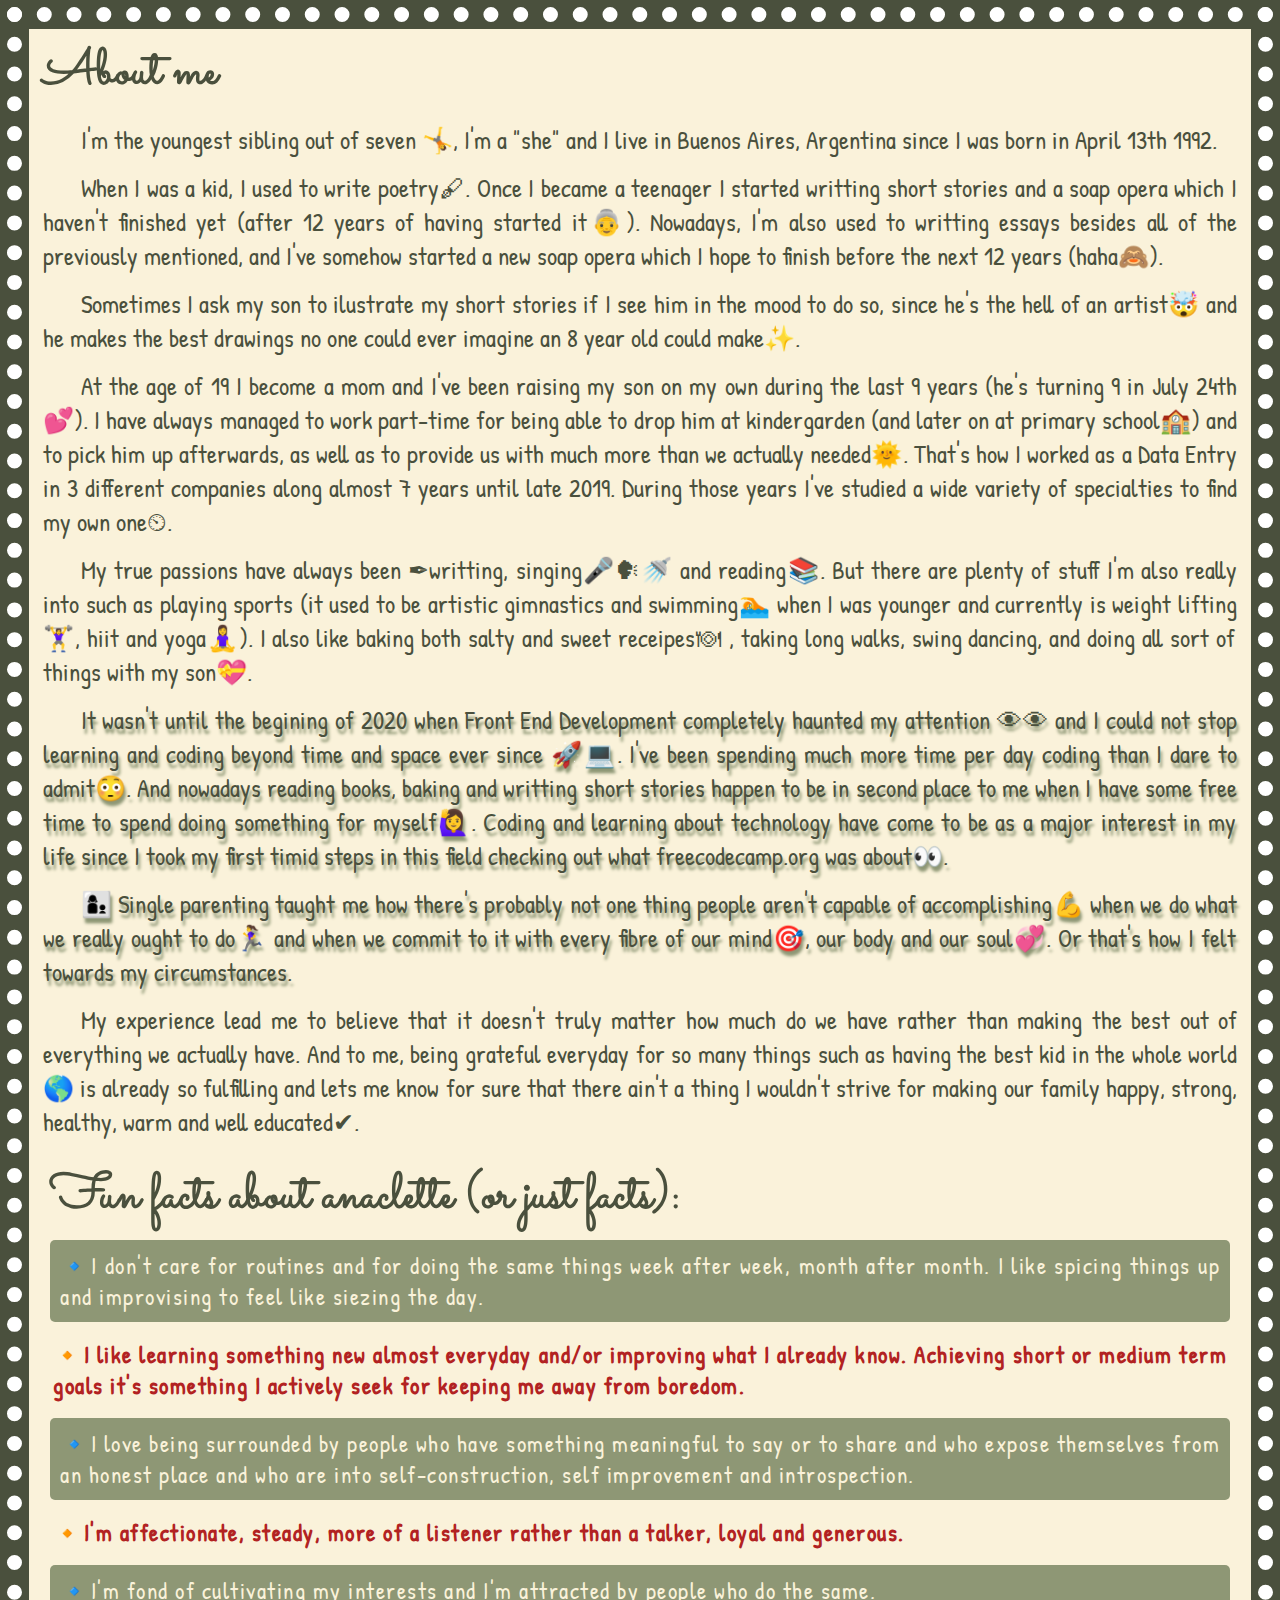
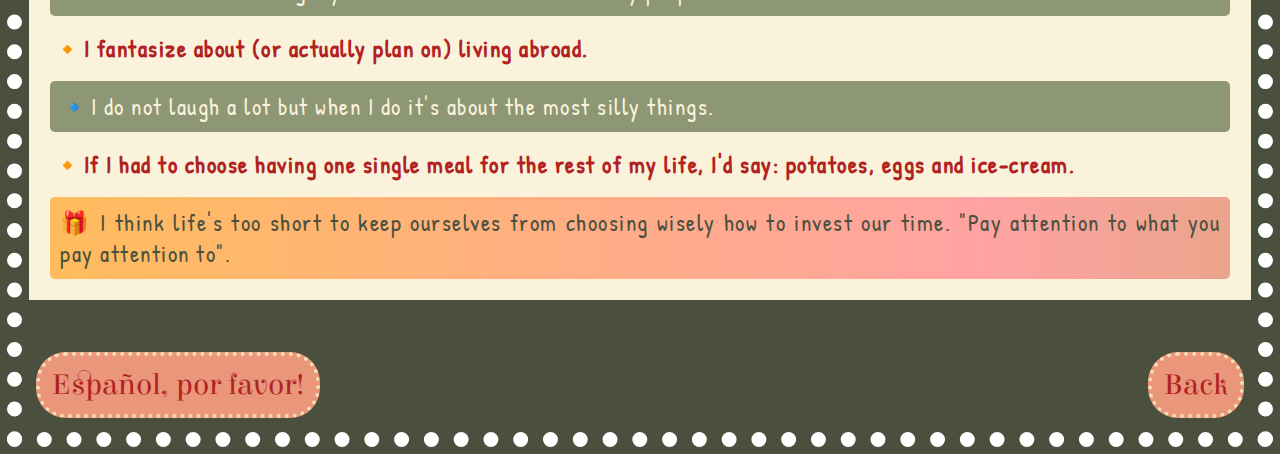
==== aboutme.html @ 45f69fbc "changed responsive layout for aboutme info on cellphones" ====
<!DOCTYPE html>
<html lang="en">

<head>
    <meta charset="UTF-8">
    <meta name="viewport" content="width=device-width, initial-scale=1.0">
    <title>About me</title>
    <link rel="stylesheet" href="projects.css">
    <link rel="preconnect" href="https://fonts.gstatic.com">
    <link
        href="https://fonts.googleapis.com/css2?family=Abril+Fatface&family=Patrick+Hand&family=Sacramento&display=swap"
        rel="stylesheet">
</head>

<body>
    <div id="about-me" class="about-me">
        <h1>About me</h1>
        <p>
            I'm the youngest sibling out of seven 🤸, I'm a "she" and I live in Buenos Aires,
            Argentina since I was born in April 13th 1992.
        </p>
        <p>
            When I was a kid, I used to write poetry🖋. Once I became a teenager I started writting short stories and a
            soap opera which I haven't finished yet (after 12 years of having started it👵). Nowadays, I'm also used to
            writting
            essays besides all of the previously mentioned, and I've somehow started a new soap opera which I hope to
            finish
            before the next 12 years (haha🙈).
        </p>
        <p>
            Sometimes I ask my son to ilustrate my short stories
            if I see him in the mood to do so, since he's the hell of an artist🤯 and he makes the best drawings no
            one could ever imagine an 8 year old could make✨.

        </p>
        <p>
            At the age of 19 I become a mom and I've been raising my son on my own during the last 9 years (he's turning
            9 in
            July 24th💕). I have always managed to work part-time for being able to drop him at kindergarden (and later
            on
            at primary school🏫) and to pick him up afterwards, as well as to provide us with much more than we actually
            needed🌞. That's how I worked as a Data Entry in 3 different companies along almost 7 years until late 2019.
            During those years I've studied a wide variety of specialties to find my own one⏲.
        </p>
        <p>

            My true passions have always been ✒writting, singing🎤🗣🚿 and reading📚. But there are plenty of stuff I'm
            also
            really into such as playing sports (it used to be artistic gimnastics and swimming🏊 when I was younger and
            currently
            is weight lifting🏋️‍♀️, hiit and yoga🧘‍♀️). I also like baking both salty and sweet receipes🍽 , taking
            long walks,
            swing dancing, and doing all sort of things with my son💝.

        </p>
        <p>
            It wasn't until the begining of 2020 when Front End Development completely haunted my attention 👁👁 and I
            could
            not stop learning and coding beyond time and space ever since 🚀💻. I've been spending much more time per
            day
            coding than I dare to admit😳. And nowadays reading books, baking and writting short stories happen to be in
            second place to me when I have some free time to spend doing something for myself🙋‍♀️.
            Coding and learning about technology have come to be as a major interest in my life since I took my first
            timid steps in this field checking out what freecodecamp.org was about👀.
        </p>
        <p>
            👩‍👦 Single parenting taught me how there's probably not one thing people aren't capable of accomplishing💪
            when
            we do
            what we really ought to do🏃‍♀️ and when we commit to it with every fibre of our mind🎯, our body and our
            soul💞. Or that's how I felt towards my circumstances.
        </p>
        <p>
            My experience lead me to believe that it doesn't truly matter how much do we have rather than
            making the
            best out of everything we actually have. And to me, being grateful everyday for so many things such as
            having the best kid in the
            whole
            world 🌎 is already so fulfilling and lets me know for sure that there ain't a thing I wouldn't strive for
            making
            our family happy, strong,
            healthy, warm and well educated✔.
        </p>
        <div>
            <h2>Fun facts about anaclette (or just facts):</h2>

            <p> 🔹I don't care for routines and for doing the same things week after week, month after month. I like
                spicing
                things
                up and improvising to feel like siezing the day.</p>
            <p> 🔸I like learning something new almost everyday and/or improving what I already know. Achieving short or
                medium
                term goals it's something I actively seek for keeping me away from boredom.</p>
            <p> 🔹I love being surrounded by people who have something meaningful to say or to share and who expose
                themselves
                from an honest place and who are into self-construction, self improvement and introspection. </p>
            <p> 🔸I'm affectionate, steady, more of a listener rather than a talker, loyal and generous.</p>
            <p> 🔹I'm fond of cultivating my interests and I'm attracted by people who do the same.</p>
            <p> 🔸I fantasize about (or actually plan on) living abroad.</p>
            <p> 🔹I do not laugh a lot but when I do it's about the most silly things.</p>
            <p> 🔸If I had to choose having one single meal for the rest of my life, I'd say: potatoes, eggs and
                ice-cream.
            </p>
            <p> 🎁 I think life's too short to keep ourselves from choosing wisely how to invest our time. "Pay
                attention to what you pay attention to". </p>
        </div>
    </div>
    <div>
        <button><a href="index.html"> Back </a></button>
        <button><a href="aboutmespanish.html"> Español, por favor! </a></button>
    </div>
</body>

</html>
---- projects.css ----
@import url('https://fonts.googleapis.com/css2?family=Mansalva&display=swap');
@import url('https://fonts.googleapis.com/css2?family=Elsie&display=swap');

html {
	background-color: #4a503d;
	border: 15px dotted white;
}
body {
	background-color: #faf2da;
}

* {
	margin: 7px;
}

body > div:last-child {
	display: flex;
	justify-content: space-between;
	background-color: #4a503d;
	width: 100%;
	padding-top: 45px;
	margin-left: 0;
}

p:not(.about-me > p) {
	padding: 10px;
	font-size: 60px;
	font-family: 'Mansalva';
	color: #faf2da;
	text-align: center;
}

button {
	background-color: transparent;
	box-sizing: border-box;
	max-width: fit-content;
	padding: 0;
	font-family: 'Elsie';
	padding: 5px;
	border: wheat 4px dotted;
	border-radius: 30px;
	background-color: darksalmon;
}

button:first-of-type {
	order: 2;
}

a {
	display: flex;
	justify-content: center;
	align-content: center;
	text-decoration: none;
	color: firebrick;
	font-size: 30px;
}

a:hover {
	transform: scale(1.05);
	color: #faf2da;
}

.projects {
	display: flex;
	flex-flow: column wrap;
	align-items: center;
}

.about-me {
	display: flex;
	flex-direction: column;
	justify-content: flex-start;
	font-family: 'Patrick Hand', cursive;
}

.about-me > p {
	font-size: 25px;
	color: #4a503d;
	text-indent: 1.5em;
	text-align: justify;
}

.about-me > p:nth-child(7),
.about-me > p:nth-child(8) {
	text-shadow: 2px 5px 3px #8e9775;
}

h1,
.about-me > div:first-of-type > h2 {
	font-family: Sacramento;
	font-size: 50px;
	color: #4a503d;
}

.about-me > div:first-of-type > p {
	font-family: 'Patrick Hand', cursive;
	text-align: justify;
	font-size: 23px;
	letter-spacing: 1.5px;
}
.about-me > div:first-of-type > p:nth-child(even) {
	color: #faf2da;
	border-radius: 5px;
	background-color: #8e9775;
}

.about-me > div:first-of-type > p:nth-child(odd) {
	border-radius: 5px;
	margin: 0;
	color: firebrick;
	font-weight: bolder;
}

.about-me > div:first-of-type > p:last-of-type {
	background: rgb(170, 72, 107);
	background: linear-gradient(90deg, rgba(255, 188, 93, 1) 0%, rgba(255, 163, 163, 1) 79%, rgb(235, 164, 140) 100%);
	color: #4a503d;
}

@media (max-width: 600px) {
	html {
		border: none;
		margin: 0;
	}
	button a {
		font-size: 20px;
	}
	.about-me > div:first-of-type > h2 {
		font-size: 2em;
		max-width: 280px;
	}

	.about-me > p {
		font-size: 20px;
	}

	.about-me > div:first-of-type > p {
		font-size: 17.5px;
	}
}
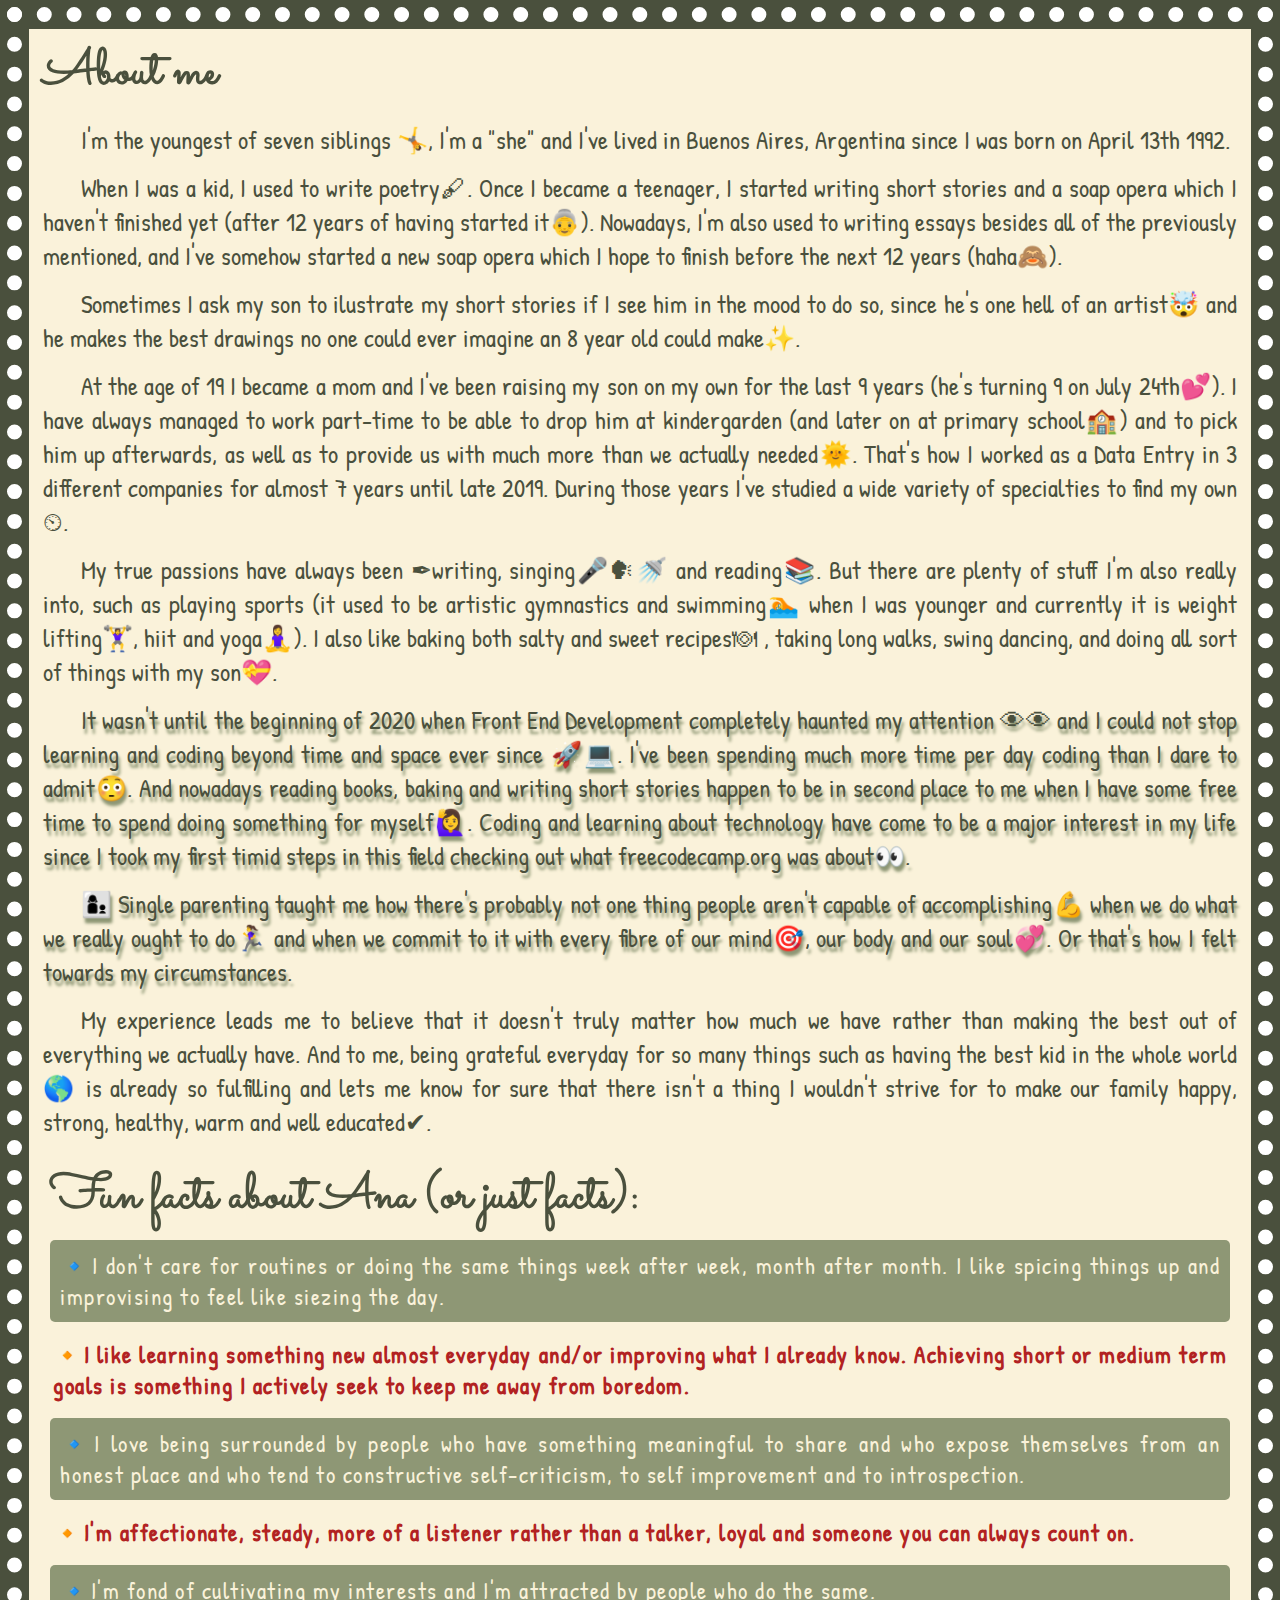
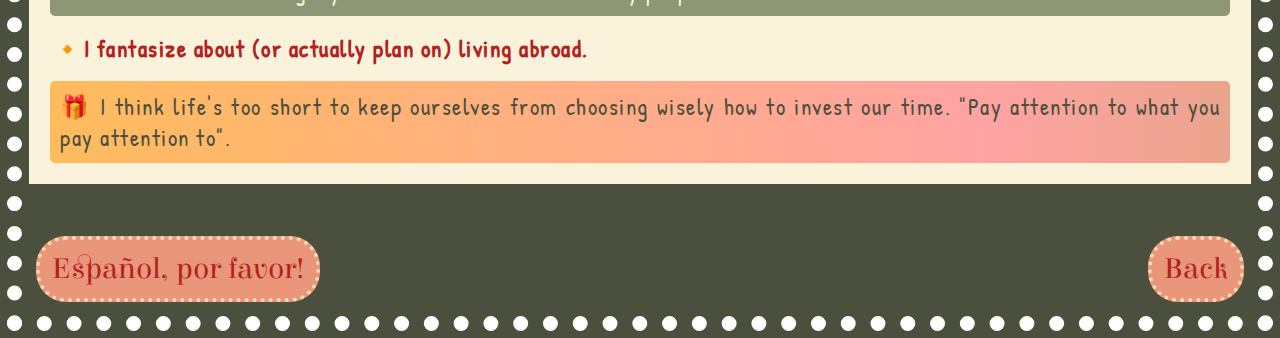
==== commit f26528a6: "fix username URL and every outdated occurence" ====
--- a/aboutme.html
+++ b/aboutme.html
@@ -1,114 +1,117 @@
 <!DOCTYPE html>
 <html lang="en">
+  <head>
+    <meta charset="UTF-8" />
+    <meta name="viewport" content="width=device-width, initial-scale=1.0" />
+    <title>About me</title>
+    <link rel="icon" type="image/x-icon" href="favicon.ico" />
+    <link rel="stylesheet" href="projects.css" />
+    <link rel="preconnect" href="https://fonts.gstatic.com" />
+    <link
+      href="https://fonts.googleapis.com/css2?family=Abril+Fatface&family=Patrick+Hand&family=Sacramento&display=swap"
+      rel="stylesheet"
+    />
+  </head>
 
-<head>
-    <meta charset="UTF-8">
-    <meta name="viewport" content="width=device-width, initial-scale=1.0">
-    <title>About me</title>
-    <link rel="stylesheet" href="projects.css">
-    <link rel="preconnect" href="https://fonts.gstatic.com">
-    <link
-        href="https://fonts.googleapis.com/css2?family=Abril+Fatface&family=Patrick+Hand&family=Sacramento&display=swap"
-        rel="stylesheet">
-</head>
+  <body>
+    <div id="about-me" class="about-me">
+      <h1>About me</h1>
+      <p>
+        I'm the youngest of seven siblings 🤸, I'm a "she" and I've lived in
+        Buenos Aires, Argentina since I was born on April 13th 1992.
+      </p>
+      <p>
+        When I was a kid, I used to write poetry🖋. Once I became a teenager, I
+        started writing short stories and a soap opera which I haven't finished
+        yet (after 12 years of having started it👵). Nowadays, I'm also used to
+        writing essays besides all of the previously mentioned, and I've somehow
+        started a new soap opera which I hope to finish before the next 12 years
+        (haha🙈).
+      </p>
+      <p>
+        Sometimes I ask my son to ilustrate my short stories if I see him in the
+        mood to do so, since he's one hell of an artist🤯 and he makes the best
+        drawings no one could ever imagine an 8 year old could make✨.
+      </p>
+      <p>
+        At the age of 19 I became a mom and I've been raising my son on my own
+        for the last 9 years (he's turning 9 on July 24th💕). I have always
+        managed to work part-time to be able to drop him at kindergarden (and
+        later on at primary school🏫) and to pick him up afterwards, as well as
+        to provide us with much more than we actually needed🌞. That's how I
+        worked as a Data Entry in 3 different companies for almost 7 years until
+        late 2019. During those years I've studied a wide variety of specialties
+        to find my own⏲.
+      </p>
+      <p>
+        My true passions have always been ✒writing, singing🎤🗣🚿 and reading📚.
+        But there are plenty of stuff I'm also really into, such as playing
+        sports (it used to be artistic gymnastics and swimming🏊 when I was
+        younger and currently it is weight lifting🏋️‍♀️, hiit and yoga🧘‍♀️). I also
+        like baking both salty and sweet recipes🍽 , taking long walks, swing
+        dancing, and doing all sort of things with my son💝.
+      </p>
+      <p>
+        It wasn't until the beginning of 2020 when Front End Development
+        completely haunted my attention 👁👁 and I could not stop learning and
+        coding beyond time and space ever since 🚀💻. I've been spending much
+        more time per day coding than I dare to admit😳. And nowadays reading
+        books, baking and writing short stories happen to be in second place to
+        me when I have some free time to spend doing something for myself🙋‍♀️.
+        Coding and learning about technology have come to be a major interest in
+        my life since I took my first timid steps in this field checking out
+        what freecodecamp.org was about👀.
+      </p>
+      <p>
+        👩‍👦 Single parenting taught me how there's probably not one thing people
+        aren't capable of accomplishing💪 when we do what we really ought to
+        do🏃‍♀️ and when we commit to it with every fibre of our mind🎯, our body
+        and our soul💞. Or that's how I felt towards my circumstances.
+      </p>
+      <p>
+        My experience leads me to believe that it doesn't truly matter how much
+        we have rather than making the best out of everything we actually have.
+        And to me, being grateful everyday for so many things such as having the
+        best kid in the whole world 🌎 is already so fulfilling and lets me know
+        for sure that there isn't a thing I wouldn't strive for to make our
+        family happy, strong, healthy, warm and well educated✔.
+      </p>
+      <div>
+        <h2>Fun facts about Ana (or just facts):</h2>
 
-<body>
-    <div id="about-me" class="about-me">
-        <h1>About me</h1>
         <p>
-            I'm the youngest sibling out of seven 🤸, I'm a "she" and I live in Buenos Aires,
-            Argentina since I was born in April 13th 1992.
+          🔹I don't care for routines or doing the same things week after week,
+          month after month. I like spicing things up and improvising to feel
+          like siezing the day.
         </p>
         <p>
-            When I was a kid, I used to write poetry🖋. Once I became a teenager I started writting short stories and a
-            soap opera which I haven't finished yet (after 12 years of having started it👵). Nowadays, I'm also used to
-            writting
-            essays besides all of the previously mentioned, and I've somehow started a new soap opera which I hope to
-            finish
-            before the next 12 years (haha🙈).
+          🔸I like learning something new almost everyday and/or improving what
+          I already know. Achieving short or medium term goals is something I
+          actively seek to keep me away from boredom.
         </p>
         <p>
-            Sometimes I ask my son to ilustrate my short stories
-            if I see him in the mood to do so, since he's the hell of an artist🤯 and he makes the best drawings no
-            one could ever imagine an 8 year old could make✨.
-
+          🔹I love being surrounded by people who have something meaningful to
+          share and who expose themselves from an honest place and who tend to
+          constructive self-criticism, to self improvement and to introspection.
         </p>
         <p>
-            At the age of 19 I become a mom and I've been raising my son on my own during the last 9 years (he's turning
-            9 in
-            July 24th💕). I have always managed to work part-time for being able to drop him at kindergarden (and later
-            on
-            at primary school🏫) and to pick him up afterwards, as well as to provide us with much more than we actually
-            needed🌞. That's how I worked as a Data Entry in 3 different companies along almost 7 years until late 2019.
-            During those years I've studied a wide variety of specialties to find my own one⏲.
+          🔸I'm affectionate, steady, more of a listener rather than a talker,
+          loyal and someone you can always count on.
         </p>
         <p>
-
-            My true passions have always been ✒writting, singing🎤🗣🚿 and reading📚. But there are plenty of stuff I'm
-            also
-            really into such as playing sports (it used to be artistic gimnastics and swimming🏊 when I was younger and
-            currently
-            is weight lifting🏋️‍♀️, hiit and yoga🧘‍♀️). I also like baking both salty and sweet receipes🍽 , taking
-            long walks,
-            swing dancing, and doing all sort of things with my son💝.
-
+          🔹I'm fond of cultivating my interests and I'm attracted by people who
+          do the same.
         </p>
+        <p>🔸I fantasize about (or actually plan on) living abroad.</p>
         <p>
-            It wasn't until the begining of 2020 when Front End Development completely haunted my attention 👁👁 and I
-            could
-            not stop learning and coding beyond time and space ever since 🚀💻. I've been spending much more time per
-            day
-            coding than I dare to admit😳. And nowadays reading books, baking and writting short stories happen to be in
-            second place to me when I have some free time to spend doing something for myself🙋‍♀️.
-            Coding and learning about technology have come to be as a major interest in my life since I took my first
-            timid steps in this field checking out what freecodecamp.org was about👀.
+          🎁 I think life's too short to keep ourselves from choosing wisely how
+          to invest our time. "Pay attention to what you pay attention to".
         </p>
-        <p>
-            👩‍👦 Single parenting taught me how there's probably not one thing people aren't capable of accomplishing💪
-            when
-            we do
-            what we really ought to do🏃‍♀️ and when we commit to it with every fibre of our mind🎯, our body and our
-            soul💞. Or that's how I felt towards my circumstances.
-        </p>
-        <p>
-            My experience lead me to believe that it doesn't truly matter how much do we have rather than
-            making the
-            best out of everything we actually have. And to me, being grateful everyday for so many things such as
-            having the best kid in the
-            whole
-            world 🌎 is already so fulfilling and lets me know for sure that there ain't a thing I wouldn't strive for
-            making
-            our family happy, strong,
-            healthy, warm and well educated✔.
-        </p>
-        <div>
-            <h2>Fun facts about anaclette (or just facts):</h2>
-
-            <p> 🔹I don't care for routines and for doing the same things week after week, month after month. I like
-                spicing
-                things
-                up and improvising to feel like siezing the day.</p>
-            <p> 🔸I like learning something new almost everyday and/or improving what I already know. Achieving short or
-                medium
-                term goals it's something I actively seek for keeping me away from boredom.</p>
-            <p> 🔹I love being surrounded by people who have something meaningful to say or to share and who expose
-                themselves
-                from an honest place and who are into self-construction, self improvement and introspection. </p>
-            <p> 🔸I'm affectionate, steady, more of a listener rather than a talker, loyal and generous.</p>
-            <p> 🔹I'm fond of cultivating my interests and I'm attracted by people who do the same.</p>
-            <p> 🔸I fantasize about (or actually plan on) living abroad.</p>
-            <p> 🔹I do not laugh a lot but when I do it's about the most silly things.</p>
-            <p> 🔸If I had to choose having one single meal for the rest of my life, I'd say: potatoes, eggs and
-                ice-cream.
-            </p>
-            <p> 🎁 I think life's too short to keep ourselves from choosing wisely how to invest our time. "Pay
-                attention to what you pay attention to". </p>
-        </div>
+      </div>
     </div>
     <div>
-        <button><a href="index.html"> Back </a></button>
-        <button><a href="aboutmespanish.html"> Español, por favor! </a></button>
+      <button><a href="index.html"> Back </a></button>
+      <button><a href="aboutmespanish.html"> Español, por favor! </a></button>
     </div>
-</body>
-
-</html>+  </body>
+</html>
